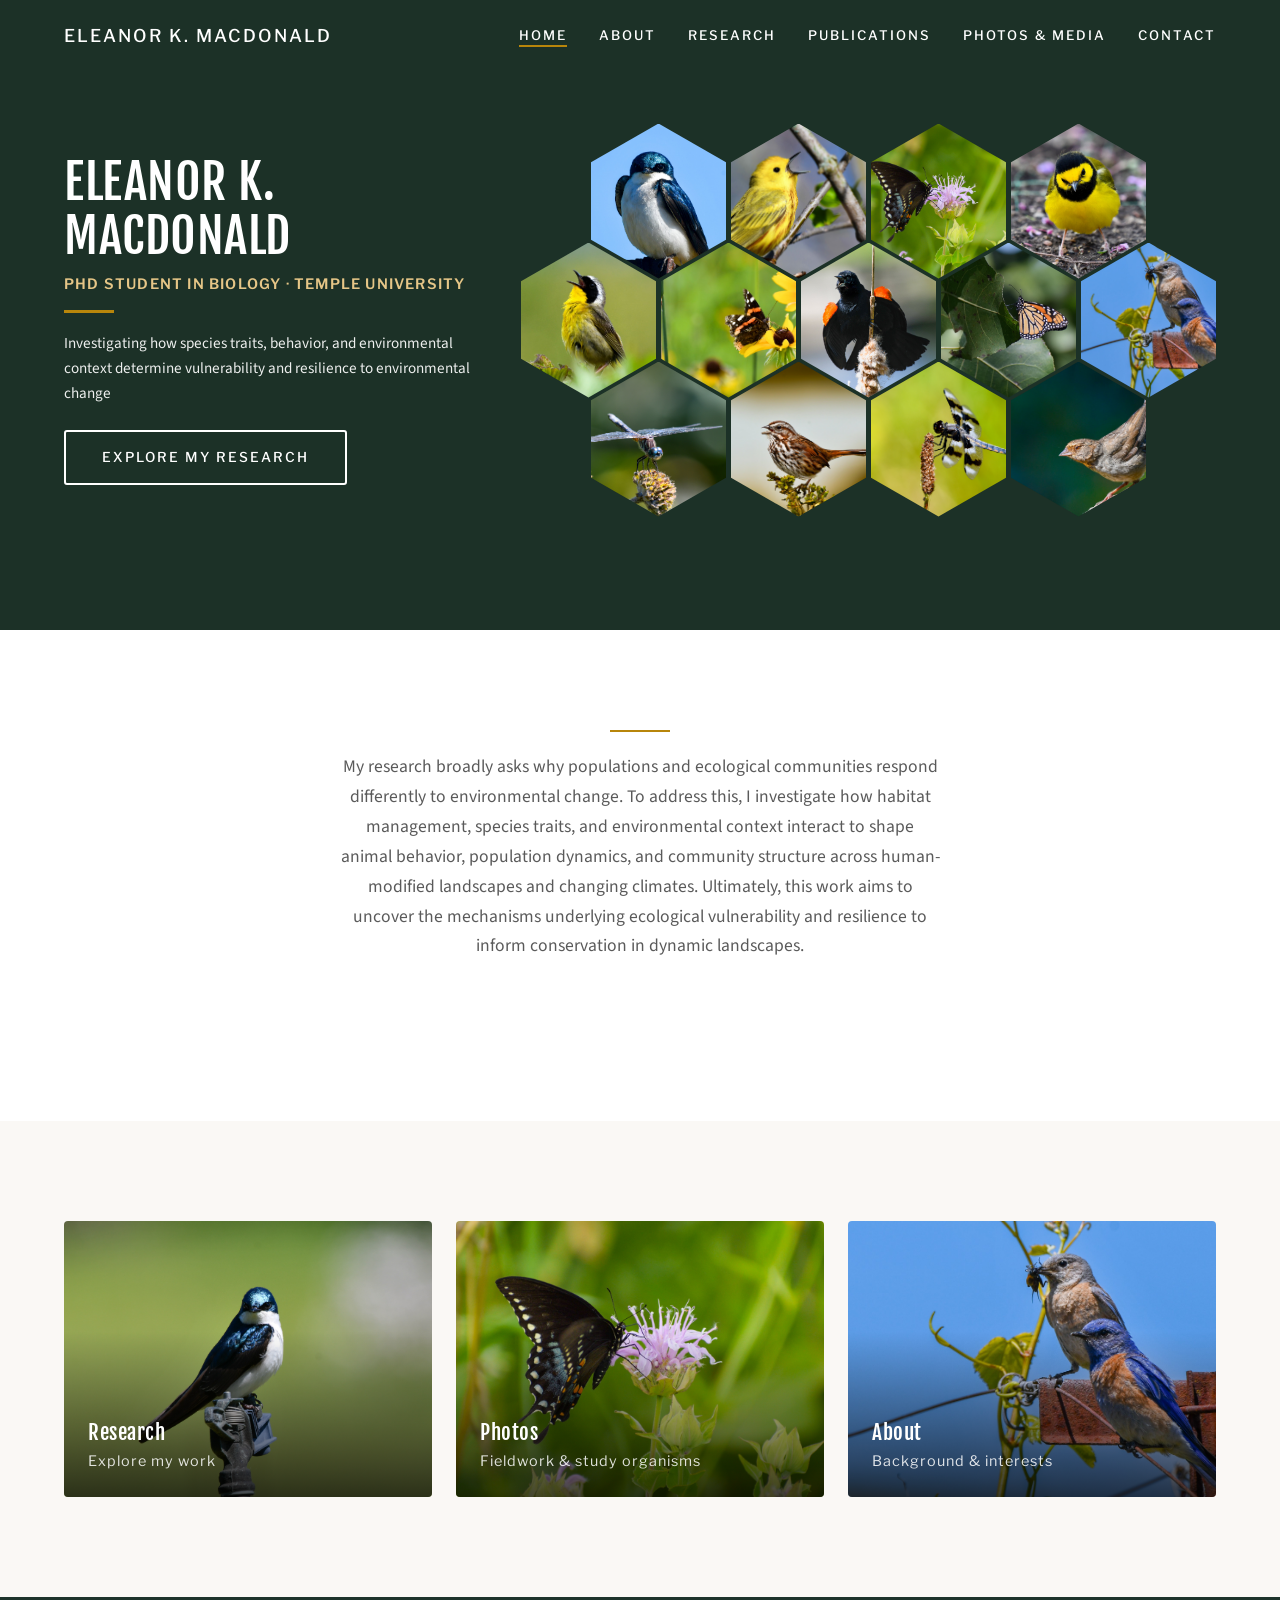
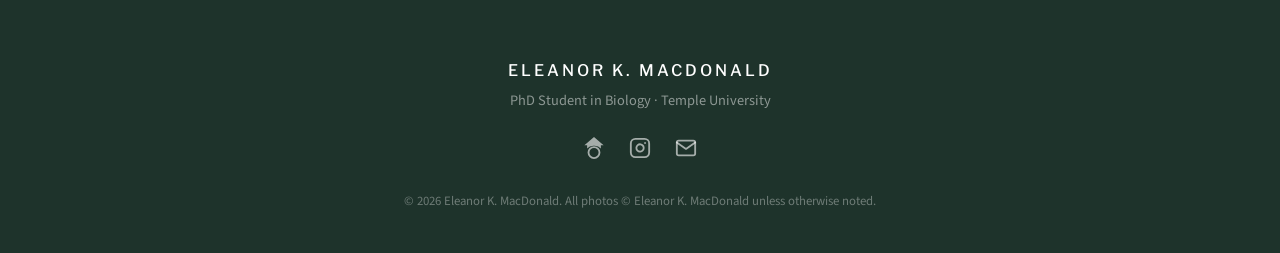
==== index.html @ 516c3eee "Add files via upload" ====
<!DOCTYPE html>
<html lang="en">
<head>
  <meta charset="UTF-8">
  <meta name="viewport" content="width=device-width, initial-scale=1.0">
  <title>Home — Eleanor K. MacDonald</title>
  <meta name="description" content="Eleanor K. MacDonald is a PhD Student in Biology at Temple University, understanding why species and ecological communities respond differently to environmental change.">
  <link rel="preconnect" href="https://fonts.googleapis.com">
  <link rel="preconnect" href="https://fonts.gstatic.com" crossorigin>
  <link href="https://fonts.googleapis.com/css2?family=Fjalla+One&family=Libre+Franklin:ital,wght@0,400;0,500;0,700;1,400&family=Source+Sans+Pro:wght@400;600;700&display=swap" rel="stylesheet">
  <link rel="stylesheet" href="css/style.css">
</head>
<body>
  <!-- Navigation -->
  <nav class="navbar nav-transparent">
    <div class="nav-container">
      <a href="index.html" class="nav-logo">Eleanor K. MacDonald</a>
      <button class="nav-toggle" aria-label="Toggle navigation">
        <span class="hamburger"></span>
      </button>
      <ul class="nav-menu">
        <li><a href="index.html" class="nav-link">Home</a></li>
        <li><a href="about.html" class="nav-link">About</a></li>
        <li><a href="research.html" class="nav-link">Research</a></li>
        <li><a href="publications.html" class="nav-link">Publications</a></li>
        <li><a href="gallery.html" class="nav-link">Photos &amp; Media</a></li>
        <li><a href="contact.html" class="nav-link">Contact</a></li>
      </ul>
    </div>
  </nav>

  <main>
    <!-- Split Side-by-Side Unfaded Photo Cubes Hero -->
    <section class="hero-split-cubes">
      <div class="container">
        <div class="hero-split-grid">
          <!-- Left Column: Clean Text on Solid Dark Forest Green -->
          <div class="hero-left-text">
            <h1>ELEANOR K. MACDONALD</h1>
            <p class="hero-subtitle">PhD Student in Biology &middot; Temple University</p>
            <div class="hero-divider-left"></div>
            <p class="hero-description-left">Investigating how species traits, behavior, and environmental context determine vulnerability and resilience to environmental change</p>
            <a href="research.html" class="btn btn-outline-white">Explore My Research</a>
          </div>

          <!-- Right Column: Expanded Interlocking Connected Honeycomb Hive Cluster -->
          <div class="hero-honeycomb-wrapper">
            <div class="honeycomb-hive-container">
              <!-- Row 1: 4 Connected Hexagons -->
              <div class="honeycomb-row">
                <div class="hex-tile-connected"><img src="Photos/TRES-on-vineyard-pole.JPG" alt="Tree Swallow"></div>
                <div class="hex-tile-connected"><img src="Photos/yellow%20warbler.jpg" alt="Yellow Warbler"></div>
                <div class="hex-tile-connected"><img src="Photos/Spicebush%20Swallowtail-2.jpg" alt="Spicebush Swallowtail"></div>
                <div class="hex-tile-connected"><img src="Photos/hooded%20warbler.jpg" alt="Hooded Warbler"></div>
              </div>
              <!-- Row 2: 5 Interlocked Connected Hexagons (nestled directly into Row 1 gaps) -->
              <div class="honeycomb-row honeycomb-row-offset">
                <div class="hex-tile-connected"><img src="Photos/common%20yellowthroat.jpg" alt="Common Yellowthroat"></div>
                <div class="hex-tile-connected"><img src="Photos/Red%20Admiral-2.jpg" alt="Red Admiral"></div>
                <div class="hex-tile-connected"><img src="Photos/RWBL_Display.jpeg" alt="Red-winged Blackbird Display"></div>
                <div class="hex-tile-connected"><img src="Photos/Monarch.jpg" alt="Monarch Butterfly"></div>
                <div class="hex-tile-connected"><img src="Photos/WEBL-Pair.JPG" alt="Western Bluebird Pair"></div>
              </div>
              <!-- Row 3: 4 Interlocked Connected Hexagons (nestled directly into Row 2 gaps) -->
              <div class="honeycomb-row honeycomb-row-offset">
                <div class="hex-tile-connected"><img src="Photos/blue%20dasher.jpg" alt="Blue Dasher Dragonfly"></div>
                <div class="hex-tile-connected"><img src="Photos/song%20sparrow.jpg" alt="Song Sparrow"></div>
                <div class="hex-tile-connected"><img src="Photos/eight-spotted%20skimmer.jpg" alt="Eight-spotted Skimmer"></div>
                <div class="hex-tile-connected"><img src="Photos/california%20towhee.JPG" alt="California Towhee"></div>
              </div>
            </div>
          </div>
        </div>
      </div>
    </section>

    <!-- Intro section -->
    <section class="section">
      <div class="container">
        <div class="section-header reveal">
          <div class="section-divider"></div>
          <p>My research broadly asks why populations and ecological communities respond differently to environmental change. To address this, I investigate how habitat management, species traits, and environmental context interact to shape animal behavior, population dynamics, and community structure across human-modified landscapes and changing climates. Ultimately, this work aims to uncover the mechanisms underlying ecological vulnerability and resilience to inform conservation in dynamic landscapes.</p>
        </div>
      </div>
    </section>

    <!-- Preview cards section -->
    <section class="section section-light">
      <div class="container reveal">
        <div class="preview-grid">
          <!-- Card 1 -->
          <a href="research.html" class="preview-card">
            <img src="Photos/male-TRES.jpeg" alt="Tree Swallow portrait">
            <div class="preview-card-overlay">
              <div class="preview-card-text">
                <h3>Research</h3>
                <p>Explore my work</p>
              </div>
            </div>
          </a>
          <!-- Card 2 -->
          <a href="gallery.html" class="preview-card">
            <img src="Photos/Spicebush%20Swallowtail-2.jpg" alt="Spicebush Swallowtail butterfly">
            <div class="preview-card-overlay">
              <div class="preview-card-text">
                <h3>Photos</h3>
                <p>Fieldwork &amp; study organisms</p>
              </div>
            </div>
          </a>
          <!-- Card 3 -->
          <a href="about.html" class="preview-card">
            <img src="Photos/WEBL-Pair.JPG" alt="Western Bluebird breeding pair">
            <div class="preview-card-overlay">
              <div class="preview-card-text">
                <h3>About</h3>
                <p>Background &amp; interests</p>
              </div>
            </div>
          </a>
        </div>
      </div>
    </section>
  </main>

  <!-- Footer -->
  <footer class="site-footer">
    <div class="container">
      <p class="footer-name">Eleanor K. MacDonald</p>
      <p class="footer-affiliation">PhD Student in Biology · Temple University</p>
      <div class="footer-links">
        <a href="https://scholar.google.com/citations?user=KIJ1mU0AAAAJ&hl=en" target="_blank" rel="noopener" aria-label="Google Scholar">
          <svg xmlns="http://www.w3.org/2000/svg" viewBox="0 0 24 24" fill="currentColor"><path d="M12 24a7 7 0 1 1 0-14 7 7 0 0 1 0 14zm0-2a5 5 0 1 0 0-10 5 5 0 0 0 0 10zM1.5 9L12 0l10.5 9h-3v3.5A8.95 8.95 0 0 0 12 9.5a8.95 8.95 0 0 0-7.5 3V9h-3z"/></svg>
        </a>
        <a href="https://instagram.com/ecology.ellie" target="_blank" rel="noopener" aria-label="Instagram">
          <svg xmlns="http://www.w3.org/2000/svg" viewBox="0 0 24 24" fill="none" stroke="currentColor" stroke-width="2" stroke-linecap="round" stroke-linejoin="round"><rect x="2" y="2" width="20" height="20" rx="5" ry="5"/><path d="M16 11.37A4 4 0 1 1 12.63 8 4 4 0 0 1 16 11.37z"/><line x1="17.5" y1="6.5" x2="17.51" y2="6.5"/></svg>
        </a>
        <a href="mailto:eleanor.macdonald@temple.edu" aria-label="Email">
          <svg xmlns="http://www.w3.org/2000/svg" viewBox="0 0 24 24" fill="none" stroke="currentColor" stroke-width="2" stroke-linecap="round" stroke-linejoin="round"><path d="M4 4h16c1.1 0 2 .9 2 2v12c0 1.1-.9 2-2 2H4c-1.1 0-2-.9-2-2V6c0-1.1.9-2 2-2z"/><polyline points="22,6 12,13 2,6"/></svg>
        </a>
      </div>
      <p class="footer-copyright">&copy; 2026 Eleanor K. MacDonald. All photos &copy; Eleanor K. MacDonald unless otherwise noted.</p>
    </div>
  </footer>

  <script src="js/main.js"></script>
</body>
</html>
---- css/style.css ----
/* ============================================================
   Eleanor MacDonald — Academic Website
   Design system inspired by campbellstaton.com & bondlab.org
   ============================================================ */

/* ---------- CSS Custom Properties ---------- */
:root {
  /* Colors */
  --color-primary: #2D4A3E;
  --color-primary-light: #3D6354;
  --color-primary-dark: #1E332B;
  --color-cream: #FAF8F5;
  --color-accent: #B8860B;
  --color-accent-light: #D4A843;
  --color-text: #333333;
  --color-text-light: #5A5A5A;
  --color-text-muted: #888888;
  --color-white: #FFFFFF;
  --color-border: #E5E2DD;
  --color-overlay: rgba(30, 51, 43, 0.55);
  --color-overlay-dark: rgba(0, 0, 0, 0.65);

  /* Typography */
  --font-heading: 'Fjalla One', sans-serif;
  --font-body: 'Source Sans Pro', sans-serif;
  --font-nav: 'Libre Franklin', sans-serif;

  /* Spacing */
  --section-padding: 100px 0;
  --container-width: 1200px;
  --container-padding: 0 24px;

  /* Transitions */
  --transition-fast: 0.2s ease;
  --transition-normal: 0.35s ease;
  --transition-slow: 0.6s ease;

  /* Navigation */
  --nav-height: 72px;
}

/* ---------- Reset & Base ---------- */
*,
*::before,
*::after {
  margin: 0;
  padding: 0;
  box-sizing: border-box;
}

html {
  scroll-behavior: smooth;
  -webkit-font-smoothing: antialiased;
  -moz-osx-font-smoothing: grayscale;
}

body {
  font-family: var(--font-body);
  font-size: 17px;
  line-height: 1.7;
  color: var(--color-text);
  background-color: var(--color-white);
  overflow-x: hidden;
}

img {
  max-width: 100%;
  height: auto;
  display: block;
}

a {
  color: var(--color-primary);
  text-decoration: none;
  transition: color var(--transition-fast);
}

a:hover {
  color: var(--color-accent);
}

::selection {
  background: var(--color-primary);
  color: var(--color-white);
}

/* ---------- Typography ---------- */
h1, h2, h3, h4, h5 {
  font-family: var(--font-heading);
  font-weight: 400;
  line-height: 1.2;
  color: var(--color-primary-dark);
}

h1 {
  font-size: clamp(2.5rem, 6vw, 4.5rem);
  letter-spacing: 2px;
  text-transform: uppercase;
}

h2 {
  font-size: clamp(1.8rem, 4vw, 2.8rem);
  letter-spacing: 1px;
  text-transform: uppercase;
  margin-bottom: 24px;
}

h3 {
  font-size: clamp(1.3rem, 2.5vw, 1.6rem);
  letter-spacing: 0.5px;
  margin-bottom: 16px;
}

p {
  margin-bottom: 1em;
}

p:last-child {
  margin-bottom: 0;
}

.container {
  max-width: var(--container-width);
  margin: 0 auto;
  padding: var(--container-padding);
}

/* ---------- Navigation ---------- */
.navbar {
  position: fixed;
  top: 0;
  left: 0;
  right: 0;
  height: var(--nav-height);
  z-index: 1000;
  background: rgba(255, 255, 255, 0.97);
  border-bottom: 1px solid transparent;
  transition: background var(--transition-normal),
              border-color var(--transition-normal),
              box-shadow var(--transition-normal);
}

.navbar.scrolled {
  background: rgba(255, 255, 255, 0.98);
  border-bottom: 1px solid var(--color-border);
  box-shadow: 0 2px 20px rgba(0, 0, 0, 0.06);
}

.navbar.nav-transparent {
  background: transparent;
  border-bottom: 1px solid transparent;
}

.navbar.nav-transparent .nav-logo,
.navbar.nav-transparent .nav-link {
  color: var(--color-white);
}

.navbar.nav-transparent.scrolled {
  background: rgba(255, 255, 255, 0.98);
  border-bottom: 1px solid var(--color-border);
}

.navbar.nav-transparent.scrolled .nav-logo,
.navbar.nav-transparent.scrolled .nav-link {
  color: var(--color-text);
}

.navbar.nav-transparent.scrolled .nav-link:hover,
.navbar.nav-transparent.scrolled .nav-link.active {
  color: var(--color-primary);
}

.nav-container {
  max-width: var(--container-width);
  margin: 0 auto;
  padding: 0 24px;
  height: 100%;
  display: flex;
  align-items: center;
  justify-content: space-between;
}

.nav-logo {
  font-family: var(--font-nav);
  font-size: 1.1rem;
  font-weight: 500;
  letter-spacing: 2px;
  text-transform: uppercase;
  color: var(--color-text);
  transition: color var(--transition-fast);
}

.nav-logo:hover {
  color: var(--color-primary);
}

.nav-menu {
  display: flex;
  list-style: none;
  gap: 32px;
  align-items: center;
}

.nav-link {
  font-family: var(--font-nav);
  font-size: 0.82rem;
  font-weight: 500;
  letter-spacing: 2px;
  text-transform: uppercase;
  color: var(--color-text);
  position: relative;
  padding: 4px 0;
  transition: color var(--transition-fast);
}

.nav-link::after {
  content: '';
  position: absolute;
  bottom: 0;
  left: 0;
  width: 0;
  height: 2px;
  background: var(--color-accent);
  transition: width var(--transition-normal);
}

.nav-link:hover::after,
.nav-link.active::after {
  width: 100%;
}

.nav-link:hover,
.nav-link.active {
  color: var(--color-primary);
}

/* Hamburger */
.nav-toggle {
  display: none;
  background: none;
  border: none;
  cursor: pointer;
  padding: 8px;
  z-index: 1001;
}

.hamburger {
  display: block;
  width: 24px;
  height: 2px;
  background: var(--color-text);
  position: relative;
  transition: background var(--transition-fast);
}

.hamburger::before,
.hamburger::after {
  content: '';
  position: absolute;
  left: 0;
  width: 24px;
  height: 2px;
  background: var(--color-text);
  transition: transform var(--transition-normal);
}

.hamburger::before { top: -7px; }
.hamburger::after { top: 7px; }

.nav-toggle.active .hamburger {
  background: transparent;
}

.nav-toggle.active .hamburger::before {
  transform: translateY(7px) rotate(45deg);
}

.nav-toggle.active .hamburger::after {
  transform: translateY(-7px) rotate(-45deg);
}

.navbar.nav-transparent .hamburger,
.navbar.nav-transparent .hamburger::before,
.navbar.nav-transparent .hamburger::after {
  background: var(--color-white);
}

.navbar.nav-transparent.scrolled .hamburger,
.navbar.nav-transparent.scrolled .hamburger::before,
.navbar.nav-transparent.scrolled .hamburger::after {
  background: var(--color-text);
}

/* ---------- Hero Section ---------- */
.hero {
  position: relative;
  height: 100vh;
  min-height: 600px;
  display: flex;
  align-items: center;
  justify-content: center;
  text-align: center;
  overflow: hidden;
}

.hero-bg {
  position: absolute;
  inset: 0;
  background-size: cover;
  background-position: center;
  background-repeat: no-repeat;
  z-index: -2;
}

.hero-overlay {
  position: absolute;
  inset: 0;
  background: var(--color-overlay);
  z-index: -1;
}

.hero-content {
  position: relative;
  z-index: 1;
  color: var(--color-white);
  padding: 0 24px;
  max-width: 900px;
}

.hero-content h1 {
  color: var(--color-white);
  margin-bottom: 16px;
  animation: fadeInUp 1s ease forwards;
}

.hero-subtitle {
  font-family: var(--font-nav);
  font-size: clamp(1rem, 2vw, 1.3rem);
  font-weight: 400;
  letter-spacing: 3px;
  text-transform: uppercase;
  opacity: 0.9;
  animation: fadeInUp 1s 0.3s ease forwards;
  opacity: 0;
}

.hero-divider {
  width: 60px;
  height: 2px;
  background: var(--color-accent);
  margin: 24px auto;
  animation: fadeInUp 1s 0.5s ease forwards;
  opacity: 0;
}

.hero-description {
  font-size: clamp(1rem, 1.5vw, 1.15rem);
  line-height: 1.8;
  max-width: 700px;
  margin: 0 auto;
  opacity: 0;
  animation: fadeInUp 1s 0.6s ease forwards;
}

/* Page Hero (shorter, for inner pages) */
.page-hero {
  position: relative;
  height: 50vh;
  min-height: 350px;
  max-height: 500px;
  display: flex;
  align-items: center;
  justify-content: center;
  text-align: center;
  overflow: hidden;
}

.page-hero .hero-bg {
  position: absolute;
  inset: 0;
  background-size: cover;
  background-position: center;
  z-index: -2;
}

.page-hero .hero-overlay {
  position: absolute;
  inset: 0;
  background: var(--color-overlay-dark);
  z-index: -1;
}

.page-hero .hero-content h1 {
  color: var(--color-white);
  margin-bottom: 8px;
}

.page-hero .hero-content p {
  color: rgba(255, 255, 255, 0.85);
  font-size: 1.1rem;
  font-family: var(--font-nav);
  letter-spacing: 1px;
}

/* ---------- Content Sections ---------- */
.section {
  padding: var(--section-padding);
}

.section-light {
  background: var(--color-cream);
}

.section-dark {
  background: var(--color-primary-dark);
  color: var(--color-white);
}

.section-dark h2,
.section-dark h3 {
  color: var(--color-white);
}

.section-header {
  text-align: center;
  margin-bottom: 60px;
}

.section-header h2 {
  margin-bottom: 16px;
}

.section-divider {
  width: 60px;
  height: 2px;
  background: var(--color-accent);
  margin: 0 auto 20px;
}

.section-header p {
  font-size: 1.1rem;
  color: var(--color-text-light);
  max-width: 600px;
  margin: 0 auto;
}

/* ---------- Two-Column Layout ---------- */
.two-col {
  display: grid;
  grid-template-columns: 1fr 1fr;
  gap: 60px;
  align-items: center;
}

.two-col.reverse {
  direction: rtl;
}

.two-col.reverse > * {
  direction: ltr;
}

.two-col-image {
  overflow: hidden;
  border-radius: 4px;
}

.two-col-image img {
  width: 100%;
  height: 100%;
  object-fit: cover;
  transition: transform var(--transition-slow);
}

.two-col-image:hover img {
  transform: scale(1.03);
}

.two-col-text h2 {
  margin-bottom: 16px;
}

.two-col-text h3 {
  color: var(--color-accent);
  font-family: var(--font-nav);
  font-weight: 500;
  font-size: 0.9rem;
  letter-spacing: 2px;
  text-transform: uppercase;
  margin-bottom: 12px;
}

/* ---------- Research Blocks ---------- */
.research-theme {
  padding: 80px 0;
}

.research-theme:not(:last-child) {
  border-bottom: 1px solid var(--color-border);
}

.research-theme-header {
  margin-bottom: 40px;
}

.research-theme-label {
  font-family: var(--font-nav);
  font-weight: 500;
  font-size: 0.85rem;
  letter-spacing: 3px;
  text-transform: uppercase;
  color: var(--color-accent);
  margin-bottom: 8px;
}

.research-theme-title {
  font-size: clamp(1.6rem, 3vw, 2.2rem);
  margin-bottom: 16px;
}

.research-theme-description {
  font-size: 1.05rem;
  color: var(--color-text-light);
  max-width: 800px;
  line-height: 1.8;
}

.research-images {
  display: grid;
  grid-template-columns: repeat(auto-fit, minmax(250px, 1fr));
  gap: 16px;
  margin-top: 40px;
}

.research-images img {
  width: 100%;
  height: 250px;
  object-fit: cover;
  border-radius: 4px;
  transition: transform var(--transition-normal);
  cursor: pointer;
}

.research-images img:hover {
  transform: scale(1.02);
}

.research-connecting {
  text-align: center;
  padding: 60px 24px;
  background: var(--color-primary-dark);
  color: var(--color-white);
  border-radius: 4px;
  margin-top: 60px;
}

.research-connecting h3 {
  color: var(--color-white);
  font-size: clamp(1.4rem, 2.5vw, 1.8rem);
  margin-bottom: 16px;
}

.research-connecting p {
  color: rgba(255, 255, 255, 0.85);
  max-width: 700px;
  margin: 0 auto;
  font-size: 1.05rem;
  line-height: 1.8;
}

/* ---------- Preview Cards (Home) ---------- */
.preview-grid {
  display: grid;
  grid-template-columns: repeat(3, 1fr);
  gap: 24px;
}

.preview-card {
  position: relative;
  overflow: hidden;
  border-radius: 4px;
  aspect-ratio: 4 / 3;
  cursor: pointer;
}

.preview-card img {
  width: 100%;
  height: 100%;
  object-fit: cover;
  transition: transform var(--transition-slow);
}

.preview-card:hover img {
  transform: scale(1.05);
}

.preview-card-overlay {
  position: absolute;
  inset: 0;
  background: linear-gradient(to top, rgba(0,0,0,0.7) 0%, transparent 60%);
  display: flex;
  align-items: flex-end;
  padding: 24px;
  transition: background var(--transition-normal);
}

.preview-card:hover .preview-card-overlay {
  background: linear-gradient(to top, rgba(0,0,0,0.8) 0%, rgba(0,0,0,0.2) 100%);
}

.preview-card-text {
  color: var(--color-white);
}

.preview-card-text h3 {
  color: var(--color-white);
  font-size: 1.3rem;
  margin-bottom: 4px;
}

.preview-card-text p {
  font-size: 0.9rem;
  opacity: 0.85;
  font-family: var(--font-nav);
  letter-spacing: 1px;
}

/* ---------- Publications ---------- */
.pub-list {
  max-width: 800px;
  margin: 0 auto;
}

.pub-year {
  font-family: var(--font-heading);
  font-size: 1.6rem;
  color: var(--color-primary);
  margin-top: 40px;
  margin-bottom: 20px;
  padding-bottom: 8px;
  border-bottom: 2px solid var(--color-accent);
  display: inline-block;
}

.pub-item {
  margin-bottom: 24px;
  padding-left: 20px;
  border-left: 3px solid var(--color-border);
  transition: border-color var(--transition-fast);
}

.pub-item:hover {
  border-left-color: var(--color-accent);
}

.pub-item .pub-authors {
  font-size: 0.95rem;
  color: var(--color-text-light);
}

.pub-item .pub-title {
  font-weight: 600;
  font-size: 1.05rem;
  margin: 4px 0;
}

.pub-item .pub-journal {
  font-style: italic;
  color: var(--color-text-muted);
  font-size: 0.95rem;
}

.pub-item .pub-links {
  margin-top: 8px;
}

.pub-item .pub-links a {
  display: inline-block;
  font-family: var(--font-nav);
  font-size: 0.8rem;
  font-weight: 500;
  letter-spacing: 1px;
  text-transform: uppercase;
  padding: 4px 12px;
  border: 1px solid var(--color-primary);
  border-radius: 3px;
  color: var(--color-primary);
  margin-right: 8px;
  transition: all var(--transition-fast);
}

.pub-item .pub-links a:hover {
  background: var(--color-primary);
  color: var(--color-white);
}

.pub-note {
  text-align: center;
  padding: 40px;
  background: var(--color-cream);
  border-radius: 4px;
  margin-top: 40px;
}

.pub-note p {
  color: var(--color-text-light);
  font-size: 1.05rem;
}

.pub-note a {
  color: var(--color-accent);
  font-weight: 600;
}

/* ---------- Gallery ---------- */
.gallery-filters {
  display: flex;
  justify-content: center;
  gap: 12px;
  margin-bottom: 40px;
  flex-wrap: wrap;
}

.filter-btn {
  font-family: var(--font-nav);
  font-size: 0.8rem;
  font-weight: 500;
  letter-spacing: 2px;
  text-transform: uppercase;
  padding: 8px 20px;
  border: 1px solid var(--color-border);
  background: var(--color-white);
  color: var(--color-text);
  cursor: pointer;
  border-radius: 3px;
  transition: all var(--transition-fast);
}

.filter-btn:hover,
.filter-btn.active {
  background: var(--color-primary);
  border-color: var(--color-primary);
  color: var(--color-white);
}

.gallery-grid {
  display: grid;
  grid-template-columns: repeat(auto-fill, minmax(300px, 1fr));
  gap: 16px;
}

.gallery-item {
  overflow: hidden;
  border-radius: 4px;
  cursor: pointer;
  position: relative;
}

.gallery-item img {
  width: 100%;
  height: 280px;
  object-fit: cover;
  transition: transform var(--transition-slow);
}

.gallery-item:hover img {
  transform: scale(1.05);
}

.gallery-caption {
  position: absolute;
  bottom: 0;
  left: 0;
  right: 0;
  padding: 16px;
  background: linear-gradient(to top, rgba(0,0,0,0.7), transparent);
  color: var(--color-white);
  font-family: var(--font-nav);
  font-size: 0.85rem;
  letter-spacing: 0.5px;
  opacity: 0;
  transform: translateY(8px);
  transition: all var(--transition-normal);
}

.gallery-item:hover .gallery-caption {
  opacity: 1;
  transform: translateY(0);
}

/* ---------- Lightbox ---------- */
.lightbox {
  display: none;
  position: fixed;
  inset: 0;
  background: rgba(0, 0, 0, 0.92);
  z-index: 2000;
  align-items: center;
  justify-content: center;
  opacity: 0;
  transition: opacity var(--transition-normal);
}

.lightbox.active {
  display: flex;
  opacity: 1;
}

.lightbox-img {
  max-width: 90vw;
  max-height: 85vh;
  object-fit: contain;
  border-radius: 2px;
}

.lightbox-caption {
  position: absolute;
  bottom: 24px;
  left: 50%;
  transform: translateX(-50%);
  color: rgba(255, 255, 255, 0.8);
  font-family: var(--font-nav);
  font-size: 0.9rem;
  letter-spacing: 1px;
  text-align: center;
}

.lightbox-close {
  position: absolute;
  top: 24px;
  right: 32px;
  background: none;
  border: none;
  color: var(--color-white);
  font-size: 2rem;
  cursor: pointer;
  padding: 8px;
  line-height: 1;
  opacity: 0.7;
  transition: opacity var(--transition-fast);
}

.lightbox-close:hover {
  opacity: 1;
}

.lightbox-nav {
  position: absolute;
  top: 50%;
  transform: translateY(-50%);
  background: none;
  border: none;
  color: var(--color-white);
  font-size: 2.5rem;
  cursor: pointer;
  padding: 16px;
  opacity: 0.6;
  transition: opacity var(--transition-fast);
}

.lightbox-nav:hover {
  opacity: 1;
}

.lightbox-prev { left: 16px; }
.lightbox-next { right: 16px; }

/* ---------- CV Section ---------- */
.cv-content {
  max-width: 800px;
  margin: 0 auto;
  text-align: center;
}

.cv-content p {
  font-size: 1.1rem;
  color: var(--color-text-light);
  margin-bottom: 32px;
}

.cv-sections {
  text-align: left;
  margin-top: 40px;
}

.cv-section {
  margin-bottom: 36px;
}

.cv-section h3 {
  font-size: 1.2rem;
  color: var(--color-primary);
  margin-bottom: 12px;
  padding-bottom: 8px;
  border-bottom: 1px solid var(--color-border);
}

.cv-section ul {
  list-style: none;
  padding: 0;
}

.cv-section li {
  padding: 8px 0;
  padding-left: 16px;
  position: relative;
  color: var(--color-text-light);
}

.cv-section li::before {
  content: '';
  position: absolute;
  left: 0;
  top: 16px;
  width: 6px;
  height: 6px;
  background: var(--color-accent);
  border-radius: 50%;
}

.cv-section .cv-degree {
  font-weight: 600;
  color: var(--color-text);
}

.cv-section .cv-institution {
  color: var(--color-text-light);
}

/* ---------- Contact ---------- */
.contact-grid {
  display: grid;
  grid-template-columns: 280px 1.1fr 1fr;
  gap: 40px;
  max-width: 1100px;
  margin: 0 auto;
  align-items: start;
}

.contact-info h3 {
  color: var(--color-primary);
  margin-bottom: 24px;
}

.contact-detail {
  display: flex;
  align-items: flex-start;
  gap: 16px;
  margin-bottom: 20px;
}

.contact-detail .contact-icon {
  flex-shrink: 0;
  width: 20px;
  height: 20px;
  color: var(--color-accent);
  margin-top: 3px;
}

.contact-detail a {
  color: var(--color-text);
}

.contact-detail a:hover {
  color: var(--color-accent);
}

.contact-links h3 {
  color: var(--color-primary);
  margin-bottom: 24px;
}

.academic-links {
  display: flex;
  flex-direction: column;
  gap: 16px;
}

.academic-link {
  display: flex;
  align-items: center;
  gap: 14px;
  padding: 16px 20px;
  border: 1px solid var(--color-border);
  border-radius: 4px;
  transition: all var(--transition-fast);
  color: var(--color-text);
}

.academic-link:hover {
  border-color: var(--color-primary);
  background: var(--color-cream);
  color: var(--color-primary);
}

.academic-link svg {
  width: 22px;
  height: 22px;
  flex-shrink: 0;
}

.academic-link span {
  font-family: var(--font-nav);
  font-size: 0.9rem;
  font-weight: 500;
  letter-spacing: 1px;
}

/* ---------- Buttons ---------- */
.btn {
  display: inline-block;
  font-family: var(--font-nav);
  font-size: 0.85rem;
  font-weight: 500;
  letter-spacing: 2px;
  text-transform: uppercase;
  padding: 14px 36px;
  border-radius: 3px;
  cursor: pointer;
  transition: all var(--transition-fast);
  text-decoration: none;
}

.btn-primary {
  background: var(--color-primary);
  color: var(--color-white);
  border: 2px solid var(--color-primary);
}

.btn-primary:hover {
  background: var(--color-primary-dark);
  border-color: var(--color-primary-dark);
  color: var(--color-white);
}

.btn-outline {
  background: transparent;
  color: var(--color-primary);
  border: 2px solid var(--color-primary);
}

.btn-outline:hover {
  background: var(--color-primary);
  color: var(--color-white);
}

.btn-outline-white {
  background: transparent;
  color: var(--color-white);
  border: 2px solid var(--color-white);
}

.btn-outline-white:hover {
  background: var(--color-white);
  color: var(--color-primary-dark);
}

.btn-accent {
  background: var(--color-accent);
  color: var(--color-white);
  border: 2px solid var(--color-accent);
}

.btn-accent:hover {
  background: var(--color-accent-light);
  border-color: var(--color-accent-light);
  color: var(--color-white);
}

/* ---------- Footer ---------- */
.site-footer {
  background: var(--color-primary-dark);
  color: rgba(255, 255, 255, 0.7);
  padding: 60px 0 40px;
  text-align: center;
}

.footer-name {
  font-family: var(--font-nav);
  font-size: 1rem;
  font-weight: 500;
  letter-spacing: 3px;
  text-transform: uppercase;
  color: var(--color-white);
  margin-bottom: 4px;
}

.footer-affiliation {
  font-size: 0.9rem;
  margin-bottom: 24px;
  opacity: 0.7;
}

.footer-links {
  display: flex;
  justify-content: center;
  gap: 24px;
  margin-bottom: 32px;
}

.footer-links a {
  color: rgba(255, 255, 255, 0.6);
  transition: color var(--transition-fast);
  display: flex;
  align-items: center;
}

.footer-links a:hover {
  color: var(--color-white);
}

.footer-links svg {
  width: 22px;
  height: 22px;
}

.footer-copyright {
  font-size: 0.8rem;
  opacity: 0.5;
}

/* ---------- Scroll Animations ---------- */
.reveal {
  opacity: 0;
  transform: translateY(30px);
  transition: opacity 0.8s ease, transform 0.8s ease;
}

.reveal.revealed {
  opacity: 1;
  transform: translateY(0);
}

@keyframes fadeInUp {
  from {
    opacity: 0;
    transform: translateY(30px);
  }
  to {
    opacity: 1;
    transform: translateY(0);
  }
}

/* ---------- Utility ---------- */
.text-center { text-align: center; }
.text-accent { color: var(--color-accent); }
.mt-1 { margin-top: 16px; }
.mt-2 { margin-top: 32px; }
.mt-3 { margin-top: 48px; }
.mb-1 { margin-bottom: 16px; }
.mb-2 { margin-bottom: 32px; }
.mb-3 { margin-bottom: 48px; }

/* ---------- Responsive ---------- */
@media (max-width: 1024px) {
  .two-col {
    gap: 40px;
  }

  .preview-grid {
    grid-template-columns: repeat(2, 1fr);
  }

  .contact-grid {
    gap: 40px;
  }
}

@media (max-width: 768px) {
  :root {
    --section-padding: 60px 0;
    --nav-height: 60px;
  }

  /* Mobile nav */
  .nav-toggle {
    display: block;
  }

  .nav-menu {
    position: fixed;
    top: 0;
    right: -100%;
    width: 280px;
    height: 100vh;
    background: var(--color-white);
    flex-direction: column;
    justify-content: center;
    gap: 0;
    padding: 40px;
    box-shadow: -4px 0 20px rgba(0, 0, 0, 0.1);
    transition: right var(--transition-normal);
  }

  .nav-menu.active {
    right: 0;
  }

  .nav-menu .nav-link {
    color: var(--color-text) !important;
    font-size: 0.9rem;
    padding: 16px 0;
    border-bottom: 1px solid var(--color-border);
    display: block;
  }

  .nav-toggle.active .hamburger,
  .nav-toggle.active .hamburger::before,
  .nav-toggle.active .hamburger::after {
    background: var(--color-text);
  }

  /* Two column → stacked */
  .two-col {
    grid-template-columns: 1fr;
    gap: 32px;
  }

  .two-col.reverse {
    direction: ltr;
  }

  .two-col-image {
    max-height: 400px;
  }

  /* Preview cards */
  .preview-grid {
    grid-template-columns: 1fr;
    gap: 16px;
  }

  /* Gallery */
  .gallery-grid {
    grid-template-columns: repeat(auto-fill, minmax(250px, 1fr));
    gap: 12px;
  }

  .gallery-item img {
    height: 220px;
  }

  /* Contact */
  .contact-grid {
    grid-template-columns: 1fr;
    gap: 40px;
  }

  /* Research images */
  .research-images {
    grid-template-columns: repeat(auto-fill, minmax(200px, 1fr));
    gap: 12px;
  }

  .research-images img {
    height: 200px;
  }

  /* Lightbox nav */
  .lightbox-nav {
    font-size: 1.5rem;
    padding: 12px;
  }

  .lightbox-close {
    top: 16px;
    right: 16px;
    font-size: 1.6rem;
  }

  /* Hero */
  .hero {
    min-height: 500px;
  }

  .page-hero {
    min-height: 280px;
    max-height: 400px;
  }
}

@media (max-width: 480px) {
  body {
    font-size: 16px;
  }

  .gallery-grid {
    grid-template-columns: 1fr 1fr;
    gap: 8px;
  }

  .gallery-item img {
    height: 160px;
  }

  .gallery-filters {
    gap: 6px;
  }

  .filter-btn {
    font-size: 0.7rem;
    padding: 6px 12px;
  }
}

/* ---------- Research Interests Badges ---------- */
.interests-list {
  list-style: none;
  padding: 0;
  margin: 24px 0 0 0;
  display: flex;
  flex-wrap: wrap;
  justify-content: center;
  gap: 12px;
}

.interests-list li {
  background-color: var(--color-white);
  color: var(--color-primary);
  border: 1px solid var(--color-border);
  padding: 10px 20px;
  border-radius: 30px;
  font-weight: 600;
  font-size: 0.95rem;
  box-shadow: 0 2px 6px rgba(0,0,0,0.04);
  transition: var(--transition-fast);
}

.interests-list li:hover {
  border-color: var(--color-accent);
  color: var(--color-accent);
  transform: translateY(-2px);
}

/* ---------- Concept 4: Spotlight Dual-Focus Hero ---------- */
.hero-spotlight {
  position: relative;
  min-height: 85vh;
  display: flex;
  align-items: center;
  background: linear-gradient(135deg, #162920 0%, #2D4A3E 65%, #1F382E 100%);
  color: var(--color-white);
  padding: 100px 0 80px 0;
  overflow: hidden;
}

.hero-split {
  display: grid;
  grid-template-columns: 1.25fr 1fr;
  gap: 50px;
  align-items: center;
}

.hero-text-side {
  text-align: left;
}

.hero-text-side h1 {
  color: var(--color-white);
  font-size: clamp(2.3rem, 4vw, 3.4rem);
  margin-bottom: 12px;
  line-height: 1.15;
}

.hero-divider-left {
  width: 60px;
  height: 3px;
  background: var(--color-accent);
  margin: 22px 0;
}

.hero-description-left {
  font-size: clamp(1rem, 1.3vw, 1.15rem);
  line-height: 1.8;
  opacity: 0.92;
  margin-bottom: 28px;
  max-width: 580px;
}

.hero-spotlight-side {
  display: flex;
  justify-content: center;
  align-items: center;
  gap: 16px;
  position: relative;
}

.spotlight-card {
  position: relative;
  width: 160px;
  height: 260px;
  border-radius: 90px;
  overflow: hidden;
  border: 3px solid rgba(255, 255, 255, 0.88);
  box-shadow: 0 14px 32px rgba(0,0,0,0.35);
  transition: transform 0.4s ease, box-shadow 0.4s ease;
  flex-shrink: 0;
}

.spotlight-card img {
  width: 100%;
  height: 100%;
  object-fit: cover;
}

.spotlight-card:hover {
  transform: translateY(-8px) scale(1.04);
  box-shadow: 0 20px 42px rgba(0,0,0,0.48);
  z-index: 2;
}

.spotlight-1 {
  transform: translateY(-18px);
}

.spotlight-2 {
  transform: translateY(12px);
}

.spotlight-3 {
  transform: translateY(-10px);
}

@media (max-width: 992px) {
  .hero-split {
    grid-template-columns: 1fr;
    text-align: center;
  }
  .hero-text-side {
    text-align: center;
  }
  .hero-divider-left {
    margin: 22px auto;
  }
  .hero-description-left {
    margin-left: auto;
    margin-right: auto;
  }
  .hero-spotlight-side {
    margin-top: 30px;
    gap: 12px;
  }
  .spotlight-card {
    width: 125px;
    height: 190px;
    border-radius: 70px;
  }
}

/* ---------- Scientific Hexagonal Mosaic Grid ---------- */
.hex-mosaic-grid {
  display: flex;
  flex-wrap: wrap;
  justify-content: center;
  align-items: center;
  gap: 8px;
  max-width: 560px;
  margin: 0 auto;
  padding: 10px;
}

.hex-item {
  position: relative;
  width: 125px;
  height: 140px;
  clip-path: polygon(50% 0%, 100% 25%, 100% 75%, 50% 100%, 0% 75%, 0% 25%);
  overflow: hidden;
  transition: transform 0.35s cubic-bezier(0.25, 1, 0.5, 1), filter 0.35s ease;
  margin: -14px 4px;
  background: var(--color-primary-dark);
  border: 1px solid rgba(255, 255, 255, 0.15);
}

.hex-item img {
  width: 100%;
  height: 100%;
  object-fit: cover;
  transition: transform 0.4s ease;
}

.hex-item:hover {
  transform: scale(1.18);
  z-index: 10;
  filter: brightness(1.15);
}

/* ---------- Split Side-by-Side Expanded Connected Honeycomb Hive Hero ---------- */
.hero-split-cubes {
  position: relative;
  min-height: 70vh;
  display: flex;
  align-items: center;
  background: #1C3127;
  color: var(--color-white);
  padding: 60px 0 50px 0;
  overflow: hidden;
}

.hero-split-grid {
  display: grid;
  grid-template-columns: 1fr 1.3fr;
  gap: 30px;
  align-items: center;
}

.hero-left-text {
  text-align: left;
  z-index: 2;
  max-width: 500px;
}

.hero-left-text h1 {
  color: var(--color-white);
  font-size: clamp(2.2rem, 3.8vw, 3.2rem);
  margin-bottom: 8px;
  line-height: 1.12;
  letter-spacing: 0.5px;
}

.hero-left-text .hero-subtitle {
  color: #E6C687;
  font-size: clamp(0.9rem, 1.1vw, 1.05rem);
  font-weight: 600;
  letter-spacing: 1.2px;
  text-transform: uppercase;
  margin-bottom: 14px;
}

.hero-left-text .hero-divider-left {
  width: 50px;
  height: 3px;
  background: var(--color-accent);
  margin: 14px 0 18px 0;
}

.hero-left-text .hero-description-left {
  font-size: clamp(0.95rem, 1.15vw, 1.08rem);
  line-height: 1.65;
  opacity: 0.92;
  margin-bottom: 24px;
}

/* Expanded Interlocking Honeycomb Hive Cluster */
.hero-honeycomb-wrapper {
  display: flex;
  justify-content: center;
  align-items: center;
  position: relative;
  z-index: 2;
  width: 100%;
}

.honeycomb-hive-container {
  display: flex;
  flex-direction: column;
  align-items: center;
  gap: 0;
}

.honeycomb-row {
  display: flex;
  justify-content: center;
  align-items: center;
  gap: 5px;
}

.honeycomb-row-offset {
  margin-top: -36px; /* Tight interlocking into preceding row gaps */
}

.hex-tile-connected {
  position: relative;
  width: 135px;
  height: 155px;
  clip-path: polygon(50% 0%, 100% 25%, 100% 75%, 50% 100%, 0% 75%, 0% 25%);
  overflow: hidden;
  background: #12211A;
  transition: transform 0.3s cubic-bezier(0.25, 1, 0.5, 1), z-index 0.3s ease, filter 0.3s ease;
  flex-shrink: 0;
}

.hex-tile-connected img {
  width: 100%;
  height: 100%;
  object-fit: cover;
  display: block;
  opacity: 1; /* 100% Unfaded & Bright */
  transition: transform 0.4s ease;
}

.hex-tile-connected:hover {
  transform: scale(1.22);
  z-index: 10;
  filter: drop-shadow(0 16px 32px rgba(0,0,0,0.75)) brightness(1.12);
}

.hex-tile-connected:hover img {
  transform: scale(1.08);
}

@media (max-width: 1200px) {
  .hex-tile-connected {
    width: 110px;
    height: 126px;
  }
  .honeycomb-row-offset {
    margin-top: -30px;
  }
}

@media (max-width: 992px) {
  .hero-split-grid {
    grid-template-columns: 1fr;
    gap: 36px;
  }
  .hero-left-text {
    text-align: center;
    max-width: 600px;
    margin: 0 auto;
  }
  .hero-left-text .hero-divider-left {
    margin: 14px auto 18px auto;
  }
  .hex-tile-connected {
    width: 92px;
    height: 106px;
  }
  .honeycomb-row-offset {
    margin-top: -24px;
  }
}

@media (max-width: 576px) {
  .hex-tile-connected {
    width: 72px;
    height: 82px;
  }
  .honeycomb-row-offset {
    margin-top: -18px;
  }
}

@media (max-width: 600px) {
  .hex-item {
    width: 90px;
    height: 100px;
    margin: -8px 2px;
  }
}

/* ---------- Print ---------- */
@media print {
  .navbar,
  .site-footer,
  .lightbox {
    display: none;
  }

  .hero,
  .page-hero {
    height: auto;
    min-height: 0;
    padding: 40px 0;
  }

  .section {
    padding: 24px 0;
  }
}
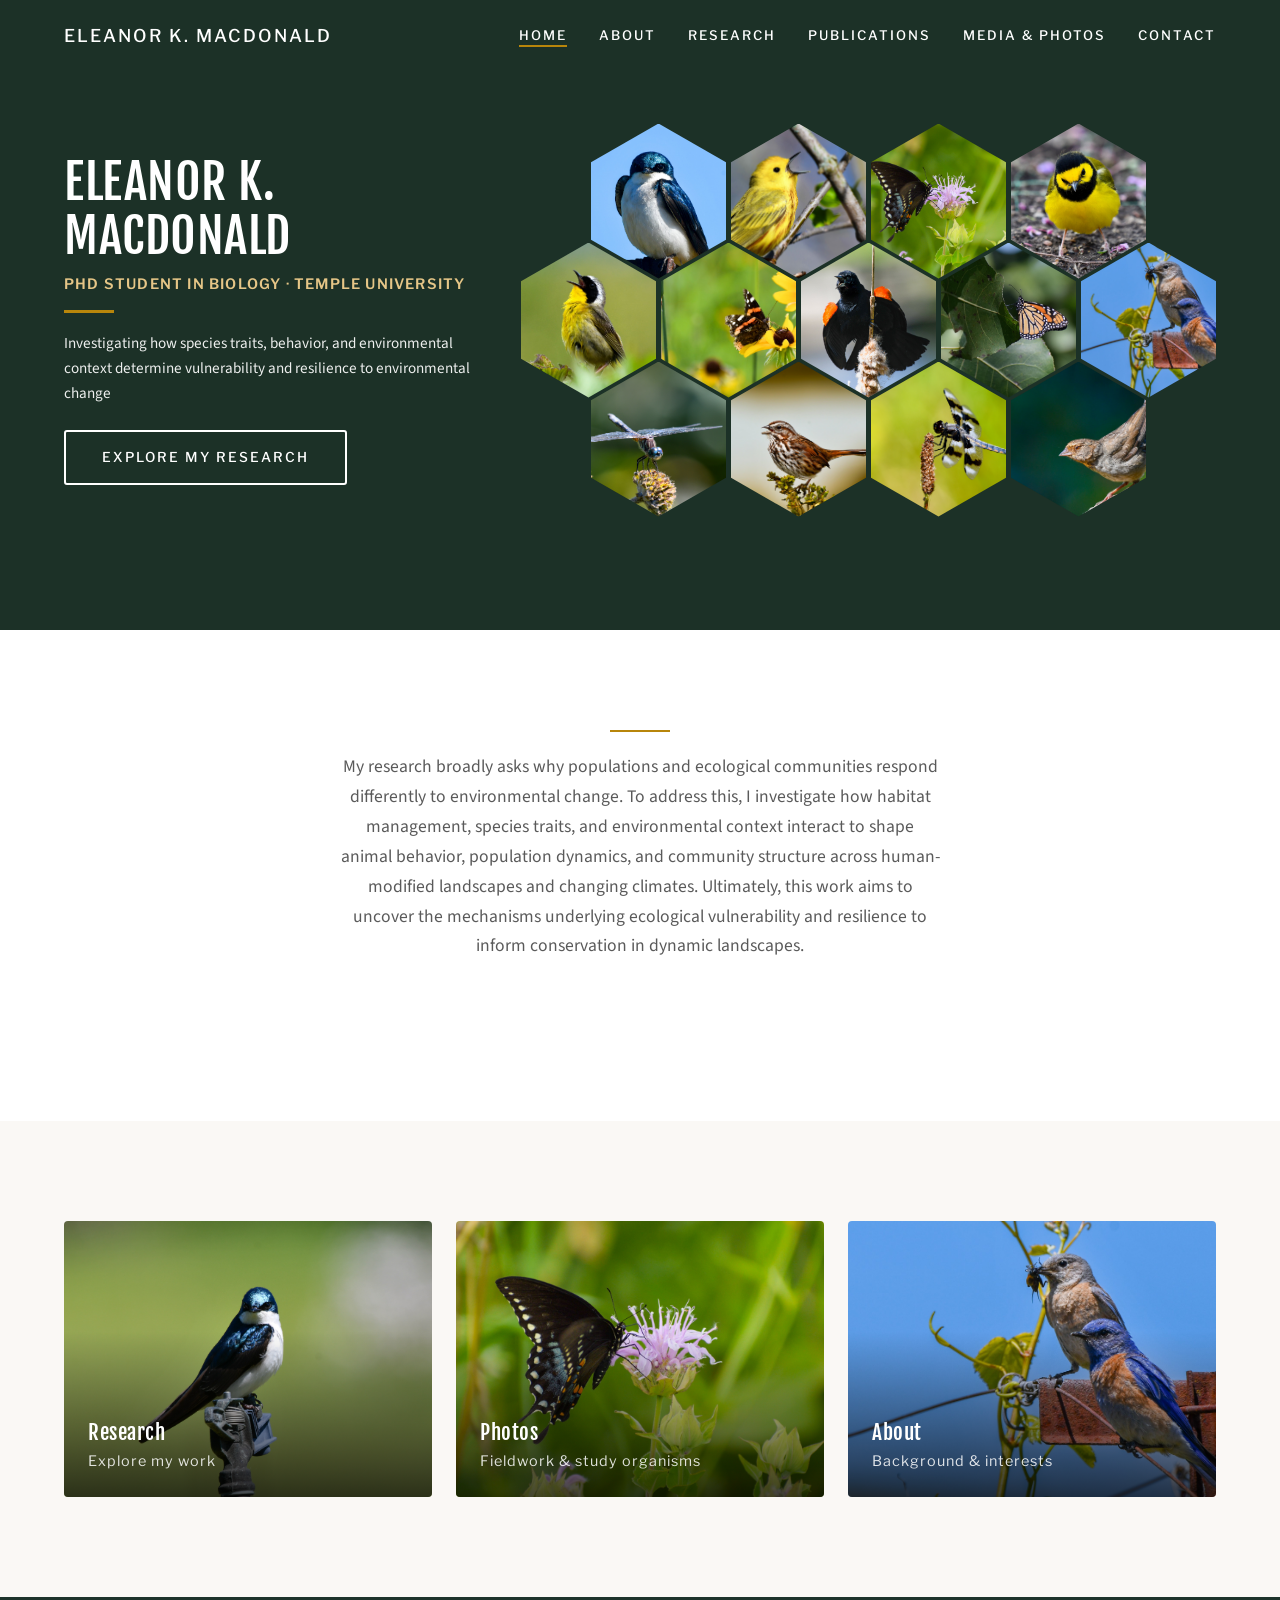
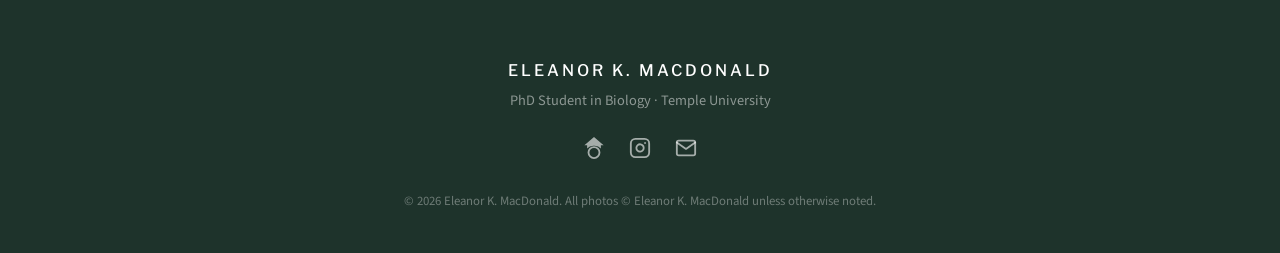
==== commit 621797cf: "Add files via upload" ====
--- a/index.html
+++ b/index.html
@@ -19,11 +19,11 @@
         <span class="hamburger"></span>
       </button>
       <ul class="nav-menu">
-        <li><a href="index.html" class="nav-link">Home</a></li>
+        <li><a href="index.html" class="nav-link active">Home</a></li>
         <li><a href="about.html" class="nav-link">About</a></li>
         <li><a href="research.html" class="nav-link">Research</a></li>
         <li><a href="publications.html" class="nav-link">Publications</a></li>
-        <li><a href="gallery.html" class="nav-link">Photos &amp; Media</a></li>
+        <li><a href="gallery.html" class="nav-link">Media &amp; Photos</a></li>
         <li><a href="contact.html" class="nav-link">Contact</a></li>
       </ul>
     </div>
